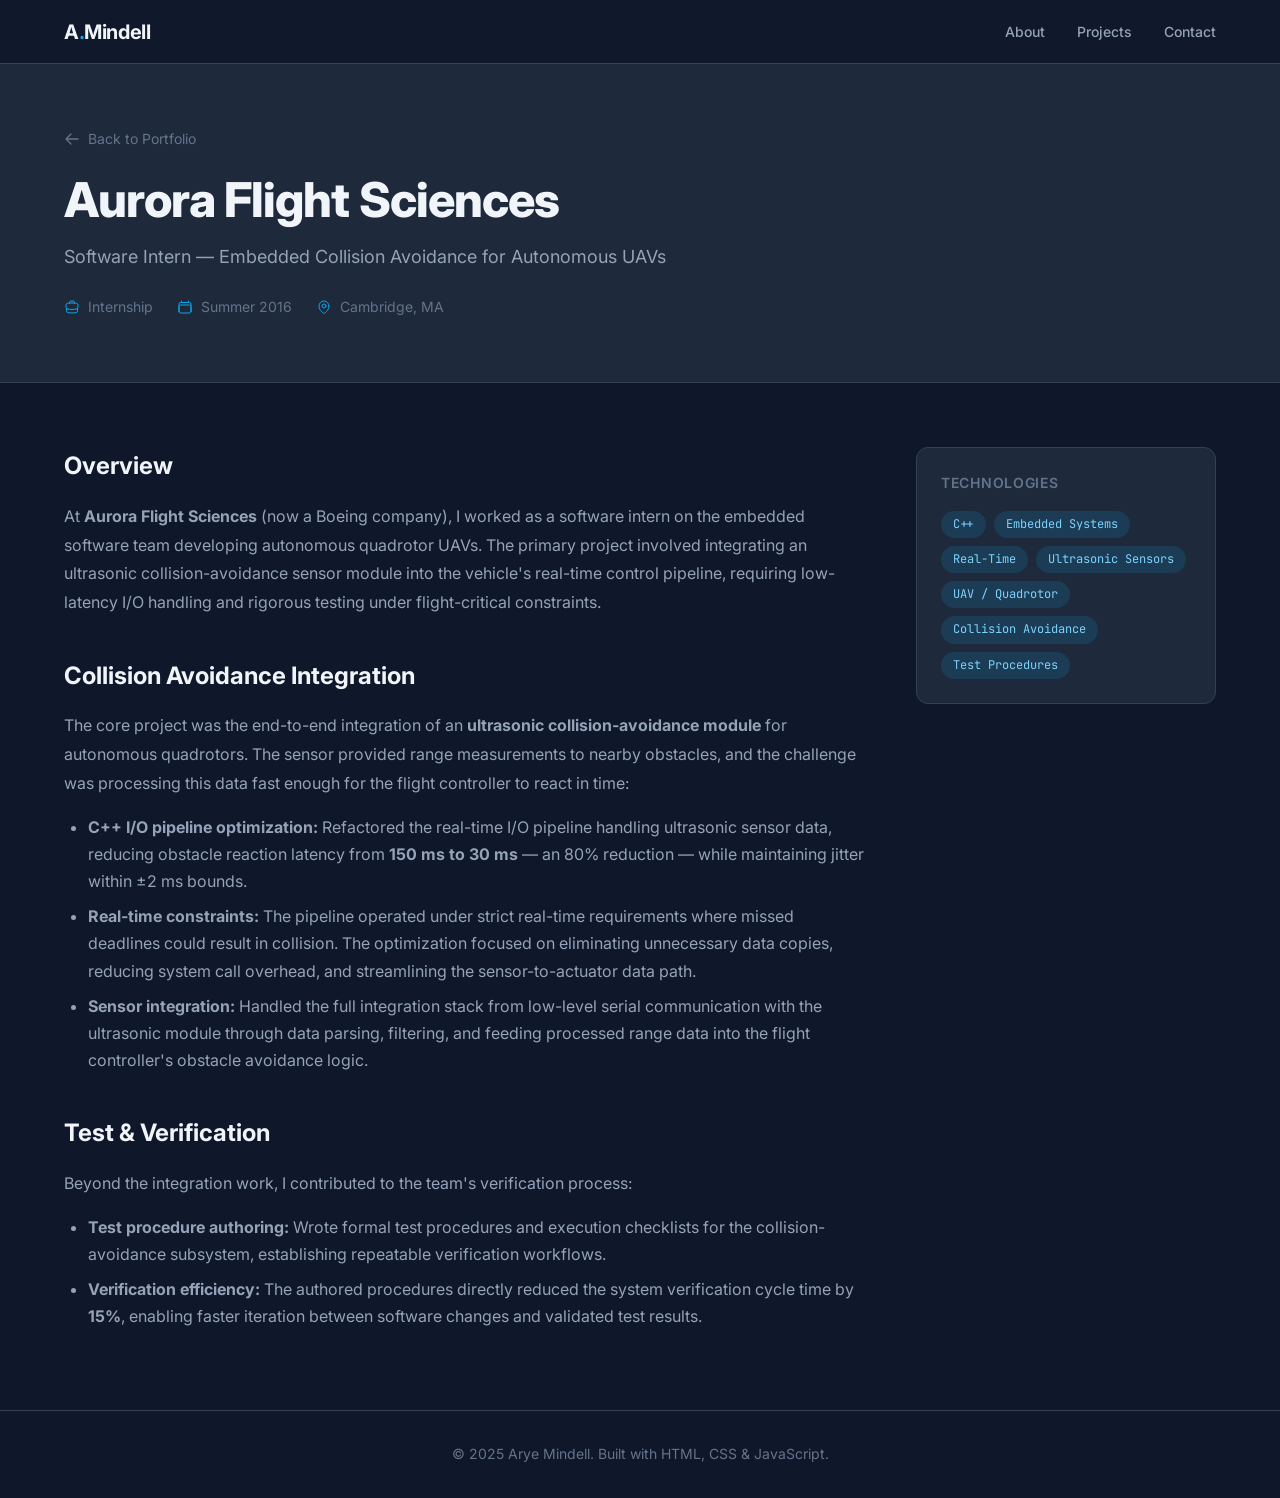
==== docs/projects/aurora-flight-sciences.html @ a56e4541 "Add Aurora Flight Sciences internship page Embedded C++ collision-avoidance integration for autonomo" ====
<!DOCTYPE html>
<html lang="en">
<head>
  <meta charset="UTF-8">
  <meta name="viewport" content="width=device-width, initial-scale=1.0">
  <title>Aurora Flight Sciences | Arye Mindell</title>
  <meta name="description" content="Software internship at Aurora Flight Sciences (Boeing): embedded C++ collision-avoidance integration for autonomous quadrotor UAVs with 80% latency reduction.">
  <meta property="og:title" content="Aurora Flight Sciences | Arye Mindell">
  <meta property="og:description" content="Embedded software for autonomous quadrotor UAVs — ultrasonic collision avoidance with real-time C++ I/O optimization.">
  <meta property="og:type" content="article">
  <link rel="icon" href="data:image/svg+xml,<svg xmlns='http://www.w3.org/2000/svg' viewBox='0 0 100 100'><text y='.9em' font-size='90'>%E2%9A%A1</text></svg>">
  <link rel="preconnect" href="https://fonts.googleapis.com">
  <link rel="preconnect" href="https://fonts.gstatic.com" crossorigin>
  <link href="https://fonts.googleapis.com/css2?family=Inter:wght@400;500;600;700;800&family=JetBrains+Mono:wght@400;500&display=swap" rel="stylesheet">
  <link rel="stylesheet" href="../css/style.css">
</head>
<body>

  <header class="header">
    <div class="container header__inner">
      <a href="../index.html" class="header__logo" aria-label="Home">A<span>.</span>Mindell</a>
      <button class="nav__toggle" aria-label="Toggle navigation" aria-expanded="false">
        <span></span><span></span><span></span>
      </button>
      <nav class="nav" aria-label="Main navigation">
        <ul class="nav__list">
          <li><a href="../index.html#about" class="nav__link">About</a></li>
          <li><a href="../index.html#projects" class="nav__link">Projects</a></li>
          <li><a href="../index.html#contact" class="nav__link">Contact</a></li>
        </ul>
      </nav>
    </div>
  </header>

  <section class="project-hero">
    <div class="container">
      <a href="../index.html#projects" class="project-hero__back">
        <svg xmlns="http://www.w3.org/2000/svg" fill="none" viewBox="0 0 24 24" stroke-width="2" stroke="currentColor" aria-hidden="true"><path stroke-linecap="round" stroke-linejoin="round" d="M10.5 19.5L3 12m0 0l7.5-7.5M3 12h18"/></svg>
        Back to Portfolio
      </a>
      <h1 class="project-hero__title fade-in">Aurora Flight Sciences</h1>
      <p class="project-hero__subtitle fade-in">Software Intern &mdash; Embedded Collision Avoidance for Autonomous UAVs</p>
      <div class="project-hero__meta fade-in">
        <div class="project-hero__meta-item">
          <svg xmlns="http://www.w3.org/2000/svg" fill="none" viewBox="0 0 24 24" stroke-width="1.5" stroke="currentColor" aria-hidden="true"><path stroke-linecap="round" stroke-linejoin="round" d="M20.25 14.15v4.25c0 1.094-.787 2.036-1.872 2.18-2.087.277-4.216.42-6.378.42s-4.291-.143-6.378-.42c-1.085-.144-1.872-1.086-1.872-2.18v-4.25m16.5 0a2.18 2.18 0 0 0 .75-1.661V8.706c0-1.081-.768-2.015-1.837-2.175a48.114 48.114 0 0 0-3.413-.387m4.5 8.006c-.194.165-.42.295-.673.38A23.978 23.978 0 0 1 12 15.75c-2.648 0-5.195-.429-7.577-1.22a2.016 2.016 0 0 1-.673-.38m0 0A2.18 2.18 0 0 1 3 12.489V8.706c0-1.081.768-2.015 1.837-2.175a48.111 48.111 0 0 1 3.413-.387m7.5 0V5.25A2.25 2.25 0 0 0 13.5 3h-3a2.25 2.25 0 0 0-2.25 2.25v.894m7.5 0a48.667 48.667 0 0 0-7.5 0"/></svg>
          Internship
        </div>
        <div class="project-hero__meta-item">
          <svg xmlns="http://www.w3.org/2000/svg" fill="none" viewBox="0 0 24 24" stroke-width="1.5" stroke="currentColor" aria-hidden="true"><path stroke-linecap="round" stroke-linejoin="round" d="M6.75 3v2.25M17.25 3v2.25M3 18.75V7.5a2.25 2.25 0 0 1 2.25-2.25h13.5A2.25 2.25 0 0 1 21 7.5v11.25m-18 0A2.25 2.25 0 0 0 5.25 21h13.5A2.25 2.25 0 0 0 21 18.75m-18 0v-7.5A2.25 2.25 0 0 1 5.25 9h13.5A2.25 2.25 0 0 1 21 11.25v7.5"/></svg>
          Summer 2016
        </div>
        <div class="project-hero__meta-item">
          <svg xmlns="http://www.w3.org/2000/svg" fill="none" viewBox="0 0 24 24" stroke-width="1.5" stroke="currentColor" aria-hidden="true"><path stroke-linecap="round" stroke-linejoin="round" d="M15 10.5a3 3 0 1 1-6 0 3 3 0 0 1 6 0Z"/><path stroke-linecap="round" stroke-linejoin="round" d="M19.5 10.5c0 7.142-7.5 11.25-7.5 11.25S4.5 17.642 4.5 10.5a7.5 7.5 0 1 1 15 0Z"/></svg>
          Cambridge, MA
        </div>
      </div>
    </div>
  </section>

  <section class="project-content">
    <div class="container">
      <div class="project-content__grid">
        <div class="project-content__main">

          <h2>Overview</h2>
          <p>At <strong>Aurora Flight Sciences</strong> (now a Boeing company), I worked as a software intern on the embedded software team developing autonomous quadrotor UAVs. The primary project involved integrating an ultrasonic collision-avoidance sensor module into the vehicle's real-time control pipeline, requiring low-latency I/O handling and rigorous testing under flight-critical constraints.</p>

          <h2>Collision Avoidance Integration</h2>
          <p>The core project was the end-to-end integration of an <strong>ultrasonic collision-avoidance module</strong> for autonomous quadrotors. The sensor provided range measurements to nearby obstacles, and the challenge was processing this data fast enough for the flight controller to react in time:</p>
          <ul>
            <li><strong>C++ I/O pipeline optimization:</strong> Refactored the real-time I/O pipeline handling ultrasonic sensor data, reducing obstacle reaction latency from <strong>150 ms to 30 ms</strong> &mdash; an 80% reduction &mdash; while maintaining jitter within &pm;2 ms bounds.</li>
            <li><strong>Real-time constraints:</strong> The pipeline operated under strict real-time requirements where missed deadlines could result in collision. The optimization focused on eliminating unnecessary data copies, reducing system call overhead, and streamlining the sensor-to-actuator data path.</li>
            <li><strong>Sensor integration:</strong> Handled the full integration stack from low-level serial communication with the ultrasonic module through data parsing, filtering, and feeding processed range data into the flight controller's obstacle avoidance logic.</li>
          </ul>

          <h2>Test &amp; Verification</h2>
          <p>Beyond the integration work, I contributed to the team's verification process:</p>
          <ul>
            <li><strong>Test procedure authoring:</strong> Wrote formal test procedures and execution checklists for the collision-avoidance subsystem, establishing repeatable verification workflows.</li>
            <li><strong>Verification efficiency:</strong> The authored procedures directly reduced the system verification cycle time by <strong>15%</strong>, enabling faster iteration between software changes and validated test results.</li>
          </ul>

        </div>

        <aside class="project-sidebar fade-in">
          <div class="sidebar-card">
            <h3 class="sidebar-card__title">Technologies</h3>
            <div class="sidebar-card__tags">
              <span class="tag">C++</span>
              <span class="tag">Embedded Systems</span>
              <span class="tag">Real-Time</span>
              <span class="tag">Ultrasonic Sensors</span>
              <span class="tag">UAV / Quadrotor</span>
              <span class="tag">Collision Avoidance</span>
              <span class="tag">Test Procedures</span>
            </div>
          </div>
        </aside>
      </div>
    </div>
  </section>

  <footer class="footer">
    <div class="container">
      <p class="footer__text">&copy; 2025 Arye Mindell. Built with HTML, CSS &amp; JavaScript.</p>
    </div>
  </footer>

  <script src="../js/main.js"></script>
</body>
</html>
---- docs/css/style.css ----
/* ============================================================
   Arye Mindell — Engineering Portfolio
   Design System & Styles
   ============================================================ */

/* --- CSS Custom Properties --- */
:root {
  /* Color palette */
  --color-bg-primary: #0f172a;
  --color-bg-secondary: #1e293b;
  --color-bg-card: #1e293b;
  --color-bg-card-hover: #263348;
  --color-surface: #f8fafc;
  --color-accent: #0ea5e9;
  --color-accent-hover: #38bdf8;
  --color-accent-subtle: rgba(14, 165, 233, 0.12);
  --color-text-primary: #f1f5f9;
  --color-text-secondary: #94a3b8;
  --color-text-muted: #64748b;
  --color-border: #334155;
  --color-border-hover: #475569;
  --color-tag-bg: rgba(14, 165, 233, 0.15);
  --color-tag-text: #7dd3fc;

  /* Typography */
  --font-sans: 'Inter', -apple-system, BlinkMacSystemFont, 'Segoe UI', Roboto, Oxygen, sans-serif;
  --font-mono: 'JetBrains Mono', 'Fira Code', 'Cascadia Code', monospace;

  /* Font sizes (modular scale ~1.25) */
  --text-xs: 0.75rem;
  --text-sm: 0.875rem;
  --text-base: 1rem;
  --text-lg: 1.125rem;
  --text-xl: 1.25rem;
  --text-2xl: 1.5rem;
  --text-3xl: 1.875rem;
  --text-4xl: 2.25rem;
  --text-5xl: 3rem;
  --text-6xl: 3.75rem;

  /* Spacing (4px base) */
  --space-1: 0.25rem;
  --space-2: 0.5rem;
  --space-3: 0.75rem;
  --space-4: 1rem;
  --space-5: 1.25rem;
  --space-6: 1.5rem;
  --space-8: 2rem;
  --space-10: 2.5rem;
  --space-12: 3rem;
  --space-16: 4rem;
  --space-20: 5rem;
  --space-24: 6rem;

  /* Layout */
  --max-width: 1200px;
  --header-height: 4rem;
  --border-radius: 0.5rem;
  --border-radius-lg: 0.75rem;
  --border-radius-full: 9999px;

  /* Shadows */
  --shadow-sm: 0 1px 2px rgba(0, 0, 0, 0.3);
  --shadow-md: 0 4px 6px -1px rgba(0, 0, 0, 0.3), 0 2px 4px -2px rgba(0, 0, 0, 0.3);
  --shadow-lg: 0 10px 15px -3px rgba(0, 0, 0, 0.3), 0 4px 6px -4px rgba(0, 0, 0, 0.3);
  --shadow-xl: 0 20px 25px -5px rgba(0, 0, 0, 0.3), 0 8px 10px -6px rgba(0, 0, 0, 0.3);

  /* Transitions */
  --transition-fast: 150ms ease;
  --transition-base: 250ms ease;
  --transition-slow: 350ms ease;
}

/* --- Reset & Base --- */
*,
*::before,
*::after {
  margin: 0;
  padding: 0;
  box-sizing: border-box;
}

html {
  scroll-behavior: smooth;
  -webkit-text-size-adjust: 100%;
}

body {
  font-family: var(--font-sans);
  font-size: var(--text-base);
  line-height: 1.6;
  color: var(--color-text-primary);
  background-color: var(--color-bg-primary);
  -webkit-font-smoothing: antialiased;
  -moz-osx-font-smoothing: grayscale;
}

img {
  max-width: 100%;
  height: auto;
  display: block;
}

a {
  color: var(--color-accent);
  text-decoration: none;
  transition: color var(--transition-fast);
}

a:hover {
  color: var(--color-accent-hover);
}

a:focus-visible {
  outline: 2px solid var(--color-accent);
  outline-offset: 2px;
  border-radius: 2px;
}

ul, ol {
  list-style: none;
}

button {
  cursor: pointer;
  border: none;
  background: none;
  font-family: inherit;
  font-size: inherit;
  color: inherit;
}

button:focus-visible {
  outline: 2px solid var(--color-accent);
  outline-offset: 2px;
}

/* --- Utility --- */
.container {
  width: 100%;
  max-width: var(--max-width);
  margin: 0 auto;
  padding: 0 var(--space-6);
}

.sr-only {
  position: absolute;
  width: 1px;
  height: 1px;
  padding: 0;
  margin: -1px;
  overflow: hidden;
  clip: rect(0, 0, 0, 0);
  white-space: nowrap;
  border: 0;
}

.section-label {
  font-family: var(--font-mono);
  font-size: var(--text-sm);
  color: var(--color-accent);
  text-transform: uppercase;
  letter-spacing: 0.1em;
  margin-bottom: var(--space-2);
}

.section-title {
  font-size: var(--text-3xl);
  font-weight: 700;
  margin-bottom: var(--space-6);
  line-height: 1.2;
}

/* --- Header / Navigation --- */
.header {
  position: fixed;
  top: 0;
  left: 0;
  right: 0;
  height: var(--header-height);
  z-index: 1000;
  background: rgba(15, 23, 42, 0.85);
  backdrop-filter: blur(12px);
  -webkit-backdrop-filter: blur(12px);
  border-bottom: 1px solid var(--color-border);
  transition: background var(--transition-base);
}

.header__inner {
  display: flex;
  align-items: center;
  justify-content: space-between;
  height: 100%;
}

.header__logo {
  font-weight: 700;
  font-size: var(--text-xl);
  color: var(--color-text-primary);
  text-decoration: none;
  letter-spacing: -0.02em;
}

.header__logo span {
  color: var(--color-accent);
}

.nav__list {
  display: flex;
  gap: var(--space-8);
  align-items: center;
}

.nav__link {
  color: var(--color-text-secondary);
  font-size: var(--text-sm);
  font-weight: 500;
  text-decoration: none;
  position: relative;
  padding: var(--space-1) 0;
  transition: color var(--transition-fast);
}

.nav__link::after {
  content: '';
  position: absolute;
  bottom: -2px;
  left: 0;
  width: 0;
  height: 2px;
  background: var(--color-accent);
  transition: width var(--transition-base);
}

.nav__link:hover,
.nav__link--active {
  color: var(--color-text-primary);
}

.nav__link:hover::after,
.nav__link--active::after {
  width: 100%;
}

/* Hamburger */
.nav__toggle {
  display: none;
  flex-direction: column;
  gap: 5px;
  padding: var(--space-2);
}

.nav__toggle span {
  display: block;
  width: 24px;
  height: 2px;
  background: var(--color-text-primary);
  transition: transform var(--transition-base), opacity var(--transition-fast);
}

.nav__toggle.active span:nth-child(1) {
  transform: translateY(7px) rotate(45deg);
}

.nav__toggle.active span:nth-child(2) {
  opacity: 0;
}

.nav__toggle.active span:nth-child(3) {
  transform: translateY(-7px) rotate(-45deg);
}

/* --- Hero --- */
.hero {
  min-height: 100vh;
  display: flex;
  align-items: center;
  justify-content: center;
  text-align: center;
  padding: var(--header-height) var(--space-6) var(--space-16);
  position: relative;
  overflow: hidden;
}

.hero::before {
  content: '';
  position: absolute;
  inset: 0;
  background:
    radial-gradient(ellipse 80% 60% at 50% 0%, rgba(14, 165, 233, 0.08) 0%, transparent 70%),
    radial-gradient(ellipse 60% 50% at 80% 100%, rgba(14, 165, 233, 0.05) 0%, transparent 60%);
  pointer-events: none;
}

.hero__content {
  position: relative;
  z-index: 1;
  max-width: 720px;
}

.hero__greeting {
  font-family: var(--font-mono);
  font-size: var(--text-sm);
  color: var(--color-accent);
  margin-bottom: var(--space-4);
  letter-spacing: 0.05em;
}

.hero__name {
  font-size: var(--text-5xl);
  font-weight: 800;
  line-height: 1.1;
  margin-bottom: var(--space-4);
  letter-spacing: -0.03em;
}

.hero__title {
  font-size: var(--text-2xl);
  color: var(--color-text-secondary);
  font-weight: 400;
  margin-bottom: var(--space-6);
}

.hero__tagline {
  font-size: var(--text-lg);
  color: var(--color-text-muted);
  max-width: 560px;
  margin: 0 auto var(--space-10);
  line-height: 1.7;
}

.hero__cta {
  display: inline-flex;
  align-items: center;
  gap: var(--space-2);
  padding: var(--space-3) var(--space-8);
  background: var(--color-accent);
  color: var(--color-bg-primary);
  font-weight: 600;
  font-size: var(--text-base);
  border-radius: var(--border-radius-full);
  transition: background var(--transition-fast), transform var(--transition-fast), box-shadow var(--transition-fast);
}

.hero__cta:hover {
  background: var(--color-accent-hover);
  color: var(--color-bg-primary);
  transform: translateY(-2px);
  box-shadow: 0 4px 20px rgba(14, 165, 233, 0.35);
}

.hero__cta svg {
  width: 18px;
  height: 18px;
  transition: transform var(--transition-fast);
}

.hero__cta:hover svg {
  transform: translateY(2px);
}

.hero__scroll-hint {
  position: absolute;
  bottom: var(--space-8);
  left: 50%;
  transform: translateX(-50%);
  color: var(--color-text-muted);
  font-size: var(--text-xs);
  animation: bounce 2s ease infinite;
}

@keyframes bounce {
  0%, 100% { transform: translateX(-50%) translateY(0); }
  50% { transform: translateX(-50%) translateY(8px); }
}

/* --- About --- */
.about {
  padding: var(--space-24) 0;
  background: var(--color-bg-secondary);
}

.about__grid {
  display: grid;
  grid-template-columns: 1fr;
  gap: var(--space-12);
}

.about__text p {
  color: var(--color-text-secondary);
  margin-bottom: var(--space-4);
  line-height: 1.8;
}

.about__text p:last-child {
  margin-bottom: 0;
}

.about__highlights {
  display: grid;
  grid-template-columns: repeat(2, 1fr);
  gap: var(--space-6);
}

.about__stat {
  padding: var(--space-6);
  background: var(--color-bg-primary);
  border-radius: var(--border-radius-lg);
  border: 1px solid var(--color-border);
}

.about__stat-value {
  font-size: var(--text-3xl);
  font-weight: 700;
  color: var(--color-accent);
  margin-bottom: var(--space-1);
}

.about__stat-label {
  font-size: var(--text-sm);
  color: var(--color-text-muted);
}

/* --- Projects Section --- */
.projects {
  padding: var(--space-24) 0;
}

.projects__grid {
  display: grid;
  grid-template-columns: repeat(1, 1fr);
  gap: var(--space-8);
}

.project-card {
  background: var(--color-bg-card);
  border: 1px solid var(--color-border);
  border-radius: var(--border-radius-lg);
  overflow: hidden;
  transition: transform var(--transition-base), box-shadow var(--transition-base), border-color var(--transition-base);
  display: flex;
  flex-direction: column;
}

.project-card:hover {
  transform: translateY(-4px);
  box-shadow: var(--shadow-xl);
  border-color: var(--color-border-hover);
}

.project-card__image {
  width: 100%;
  aspect-ratio: 16 / 9;
  object-fit: cover;
  background: var(--color-bg-primary);
}

.project-card__image--placeholder {
  display: flex;
  align-items: center;
  justify-content: center;
  aspect-ratio: 16 / 9;
  background: linear-gradient(135deg, var(--color-bg-primary) 0%, var(--color-bg-secondary) 100%);
  color: var(--color-text-muted);
  font-size: var(--text-3xl);
}

.project-card__body {
  padding: var(--space-6);
  flex: 1;
  display: flex;
  flex-direction: column;
}

.project-card__title {
  font-size: var(--text-xl);
  font-weight: 700;
  margin-bottom: var(--space-2);
  line-height: 1.3;
}

.project-card__desc {
  color: var(--color-text-secondary);
  font-size: var(--text-sm);
  margin-bottom: var(--space-4);
  line-height: 1.6;
  flex: 1;
}

.project-card__tags {
  display: flex;
  flex-wrap: wrap;
  gap: var(--space-2);
  margin-bottom: var(--space-4);
}

.tag {
  display: inline-block;
  padding: var(--space-1) var(--space-3);
  background: var(--color-tag-bg);
  color: var(--color-tag-text);
  font-family: var(--font-mono);
  font-size: var(--text-xs);
  border-radius: var(--border-radius-full);
  white-space: nowrap;
}

.project-card__link {
  display: inline-flex;
  align-items: center;
  gap: var(--space-2);
  font-weight: 600;
  font-size: var(--text-sm);
  color: var(--color-accent);
  transition: gap var(--transition-fast);
}

.project-card__link:hover {
  gap: var(--space-3);
}

.project-card__link svg {
  width: 16px;
  height: 16px;
}

/* --- Contact --- */
.contact {
  padding: var(--space-24) 0;
  background: var(--color-bg-secondary);
  text-align: center;
}

.contact__links {
  display: flex;
  justify-content: center;
  gap: var(--space-8);
  flex-wrap: wrap;
  margin-top: var(--space-8);
}

.contact__link {
  display: inline-flex;
  align-items: center;
  gap: var(--space-3);
  padding: var(--space-4) var(--space-8);
  border: 1px solid var(--color-border);
  border-radius: var(--border-radius-lg);
  color: var(--color-text-secondary);
  font-weight: 500;
  transition: border-color var(--transition-fast), color var(--transition-fast), background var(--transition-fast);
}

.contact__link:hover {
  border-color: var(--color-accent);
  color: var(--color-accent);
  background: var(--color-accent-subtle);
}

.contact__link svg {
  width: 20px;
  height: 20px;
}

/* --- Footer --- */
.footer {
  padding: var(--space-8) 0;
  border-top: 1px solid var(--color-border);
  text-align: center;
}

.footer__text {
  font-size: var(--text-sm);
  color: var(--color-text-muted);
}

/* --- Project Detail Page --- */
.project-hero {
  padding: calc(var(--header-height) + var(--space-16)) 0 var(--space-16);
  background: var(--color-bg-secondary);
  border-bottom: 1px solid var(--color-border);
}

.project-hero__back {
  display: inline-flex;
  align-items: center;
  gap: var(--space-2);
  color: var(--color-text-muted);
  font-size: var(--text-sm);
  margin-bottom: var(--space-6);
  transition: color var(--transition-fast);
}

.project-hero__back:hover {
  color: var(--color-accent);
}

.project-hero__back svg {
  width: 16px;
  height: 16px;
}

.project-hero__title {
  font-size: var(--text-4xl);
  font-weight: 800;
  line-height: 1.1;
  margin-bottom: var(--space-4);
  letter-spacing: -0.02em;
}

.project-hero__subtitle {
  font-size: var(--text-lg);
  color: var(--color-text-secondary);
  max-width: 720px;
  margin-bottom: var(--space-6);
}

.project-hero__meta {
  display: flex;
  flex-wrap: wrap;
  gap: var(--space-6);
  font-size: var(--text-sm);
  color: var(--color-text-muted);
}

.project-hero__meta-item {
  display: flex;
  align-items: center;
  gap: var(--space-2);
}

.project-hero__meta-item svg {
  width: 16px;
  height: 16px;
  color: var(--color-accent);
}

/* Project Content */
.project-content {
  padding: var(--space-16) 0;
}

.project-content__grid {
  display: grid;
  grid-template-columns: 1fr;
  gap: var(--space-12);
}

.project-content__main h2 {
  font-size: var(--text-2xl);
  font-weight: 700;
  margin-bottom: var(--space-4);
  margin-top: var(--space-10);
}

.project-content__main h2:first-child {
  margin-top: 0;
}

.project-content__main p {
  color: var(--color-text-secondary);
  margin-bottom: var(--space-4);
  line-height: 1.8;
}

.project-content__main ul {
  color: var(--color-text-secondary);
  margin-bottom: var(--space-4);
  padding-left: var(--space-6);
  list-style: disc;
}

.project-content__main ul li {
  margin-bottom: var(--space-2);
  line-height: 1.7;
}

.project-content__main img {
  border-radius: var(--border-radius-lg);
  border: 1px solid var(--color-border);
  margin: var(--space-6) 0;
}

/* Project Sidebar */
.project-sidebar {
  display: flex;
  flex-direction: column;
  gap: var(--space-6);
}

.sidebar-card {
  padding: var(--space-6);
  background: var(--color-bg-secondary);
  border: 1px solid var(--color-border);
  border-radius: var(--border-radius-lg);
}

.sidebar-card__title {
  font-size: var(--text-sm);
  font-weight: 600;
  text-transform: uppercase;
  letter-spacing: 0.05em;
  color: var(--color-text-muted);
  margin-bottom: var(--space-4);
}

.sidebar-card__tags {
  display: flex;
  flex-wrap: wrap;
  gap: var(--space-2);
}

.sidebar-card__links {
  display: flex;
  flex-direction: column;
  gap: var(--space-3);
}

.sidebar-card__link {
  display: inline-flex;
  align-items: center;
  gap: var(--space-2);
  color: var(--color-text-secondary);
  font-size: var(--text-sm);
  transition: color var(--transition-fast);
}

.sidebar-card__link:hover {
  color: var(--color-accent);
}

.sidebar-card__link svg {
  width: 16px;
  height: 16px;
  flex-shrink: 0;
}

/* Image Gallery */
.gallery {
  display: grid;
  grid-template-columns: 1fr;
  gap: var(--space-6);
  margin: var(--space-8) 0;
}

.gallery__item {
  border-radius: var(--border-radius-lg);
  overflow: hidden;
  border: 1px solid var(--color-border);
}

.gallery__item img {
  width: 100%;
  aspect-ratio: 16 / 10;
  object-fit: cover;
  border-radius: 0;
  border: none;
  margin: 0;
  cursor: zoom-in;
  transition: transform var(--transition-slow);
}

/* Lightbox */
.lightbox {
  position: fixed;
  inset: 0;
  z-index: 9999;
  display: flex;
  align-items: center;
  justify-content: center;
  background: rgba(0, 0, 0, 0.85);
  opacity: 0;
  visibility: hidden;
  transition: opacity 0.25s, visibility 0.25s;
  cursor: zoom-out;
}

.lightbox.active {
  opacity: 1;
  visibility: visible;
}

.lightbox img {
  max-width: 92vw;
  max-height: 90vh;
  object-fit: contain;
  border-radius: var(--border-radius-lg);
  box-shadow: 0 8px 40px rgba(0, 0, 0, 0.5);
  transform: scale(0.95);
  transition: transform 0.25s;
}

.lightbox.active img {
  transform: scale(1);
}

.lightbox__close {
  position: absolute;
  top: 1rem;
  right: 1.5rem;
  background: none;
  border: none;
  color: #fff;
  font-size: 2rem;
  cursor: pointer;
  line-height: 1;
  padding: 0.5rem;
  opacity: 0.7;
  transition: opacity 0.2s;
}

.lightbox__close:hover {
  opacity: 1;
}

.gallery__item:hover img {
  transform: scale(1.02);
}

.gallery__caption {
  padding: var(--space-3) var(--space-4);
  background: var(--color-bg-card);
  font-size: var(--text-sm);
  color: var(--color-text-secondary);
}

/* --- Animations --- */
.fade-in {
  opacity: 0;
  transform: translateY(20px);
  transition: opacity 0.6s ease, transform 0.6s ease;
}

.fade-in.visible {
  opacity: 1;
  transform: translateY(0);
}

/* --- Responsive --- */

/* 640px+ */
@media (min-width: 640px) {
  .projects__grid {
    grid-template-columns: repeat(2, 1fr);
  }

  .gallery {
    grid-template-columns: repeat(2, 1fr);
  }
}

/* 768px+ */
@media (min-width: 768px) {
  .hero__name {
    font-size: var(--text-6xl);
  }

  .about__grid {
    grid-template-columns: 1fr 1fr;
  }

  .section-title {
    font-size: var(--text-4xl);
  }

  .project-content__grid {
    grid-template-columns: 1fr 300px;
  }

  .project-hero__title {
    font-size: var(--text-5xl);
  }
}

/* 1024px+ */
@media (min-width: 1024px) {
  .projects__grid {
    grid-template-columns: repeat(3, 1fr);
  }
}

/* Mobile nav */
@media (max-width: 767px) {
  .nav__toggle {
    display: flex;
  }

  .nav {
    position: fixed;
    top: var(--header-height);
    left: 0;
    right: 0;
    bottom: 0;
    background: rgba(15, 23, 42, 0.97);
    backdrop-filter: blur(12px);
    -webkit-backdrop-filter: blur(12px);
    display: flex;
    align-items: center;
    justify-content: center;
    opacity: 0;
    visibility: hidden;
    transition: opacity var(--transition-base), visibility var(--transition-base);
  }

  .nav.active {
    opacity: 1;
    visibility: visible;
  }

  .nav__list {
    flex-direction: column;
    gap: var(--space-8);
    text-align: center;
  }

  .nav__link {
    font-size: var(--text-2xl);
  }
}
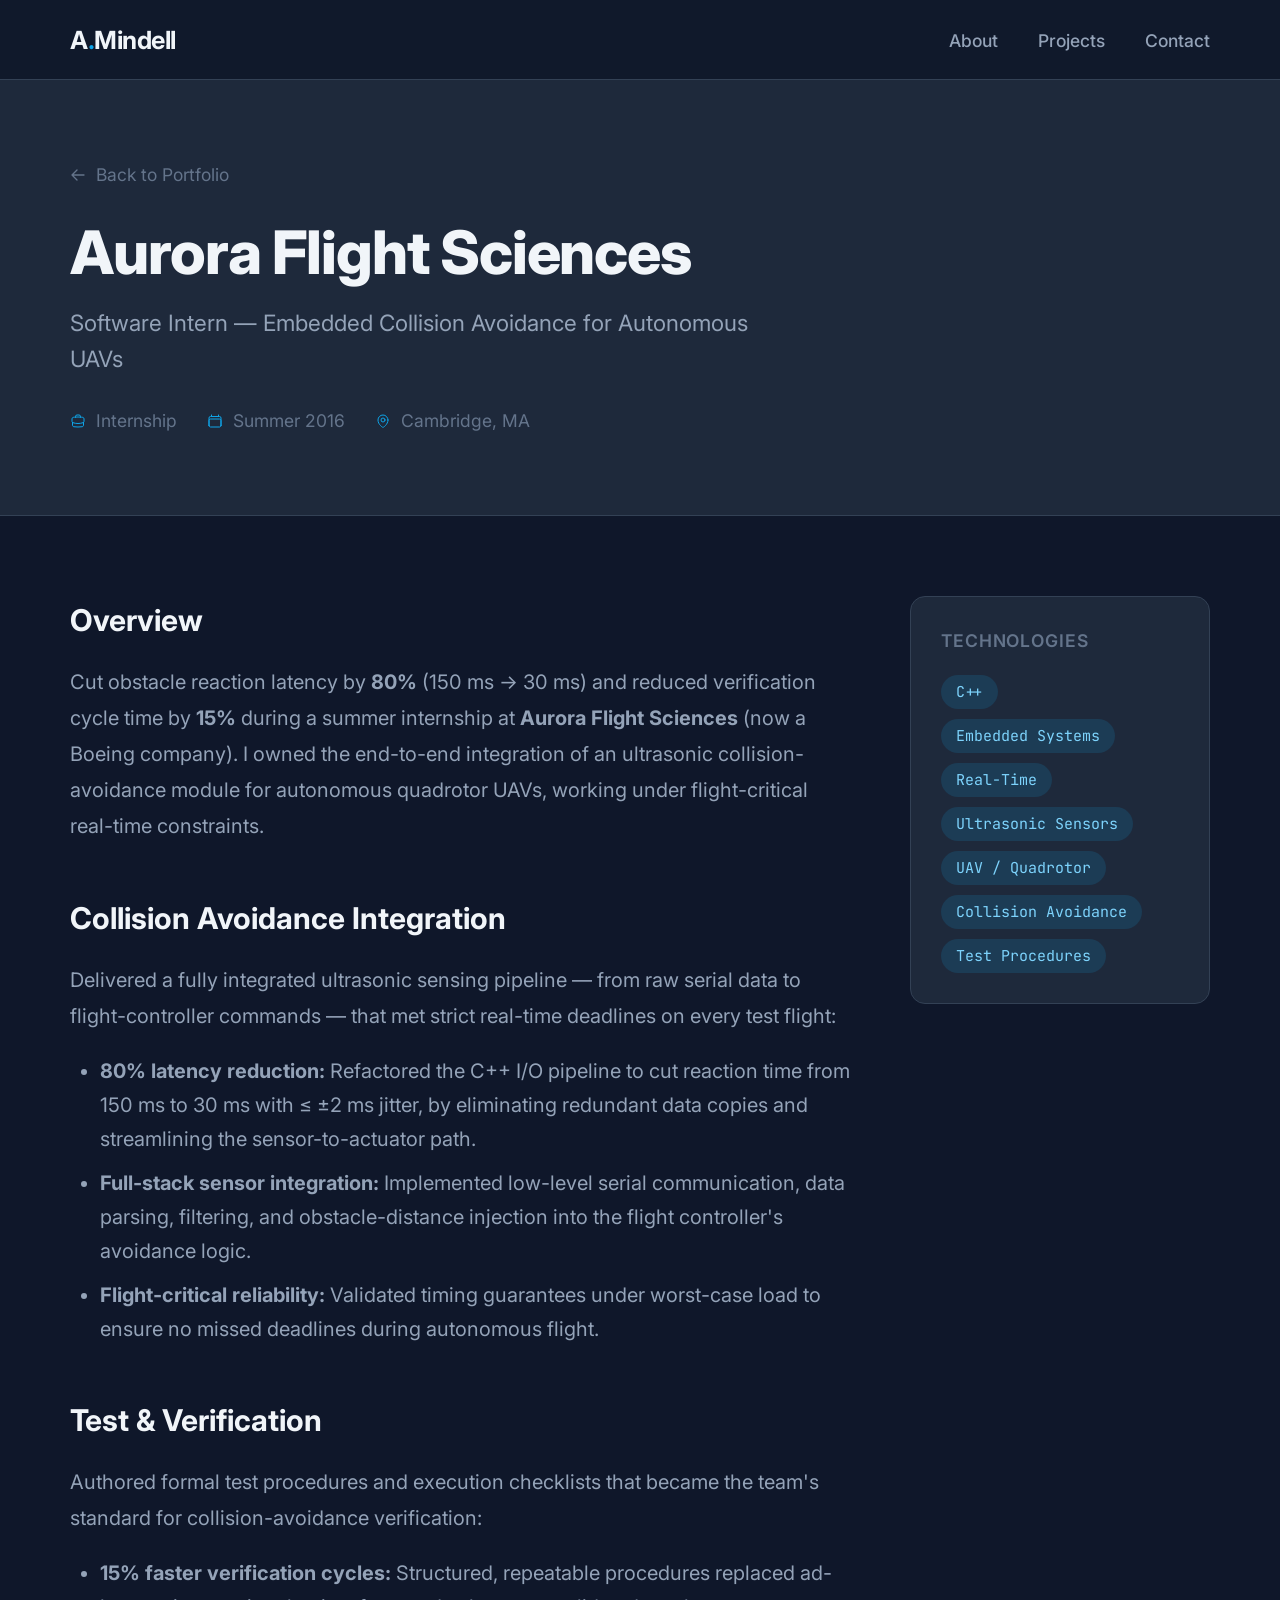
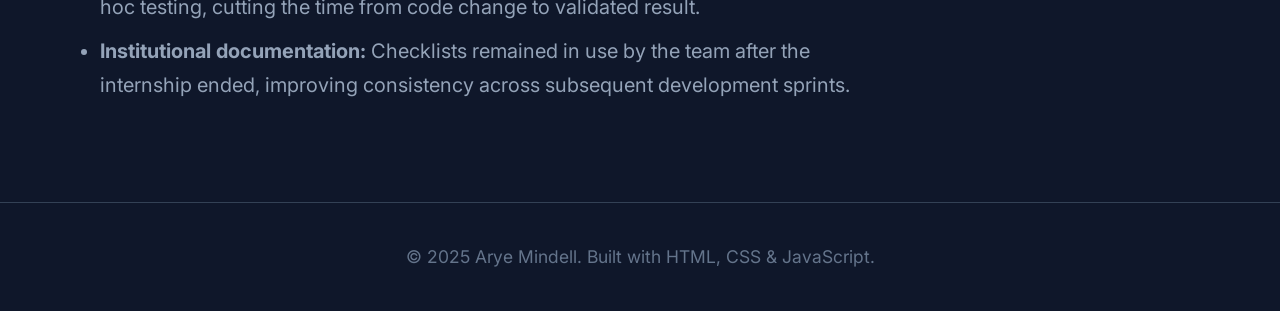
==== commit 3303da59: "Rewrite all project pages in outcomes-first portfolio format Follow MIT MechE portfolio guide: lead " ====
--- a/docs/projects/aurora-flight-sciences.html
+++ b/docs/projects/aurora-flight-sciences.html
@@ -63,21 +63,21 @@
         <div class="project-content__main">
 
           <h2>Overview</h2>
-          <p>At <strong>Aurora Flight Sciences</strong> (now a Boeing company), I worked as a software intern on the embedded software team developing autonomous quadrotor UAVs. The primary project involved integrating an ultrasonic collision-avoidance sensor module into the vehicle's real-time control pipeline, requiring low-latency I/O handling and rigorous testing under flight-critical constraints.</p>
+          <p>Cut obstacle reaction latency by <strong>80%</strong> (150 ms &rarr; 30 ms) and reduced verification cycle time by <strong>15%</strong> during a summer internship at <strong>Aurora Flight Sciences</strong> (now a Boeing company). I owned the end-to-end integration of an ultrasonic collision-avoidance module for autonomous quadrotor UAVs, working under flight-critical real-time constraints.</p>
 
           <h2>Collision Avoidance Integration</h2>
-          <p>The core project was the end-to-end integration of an <strong>ultrasonic collision-avoidance module</strong> for autonomous quadrotors. The sensor provided range measurements to nearby obstacles, and the challenge was processing this data fast enough for the flight controller to react in time:</p>
+          <p>Delivered a fully integrated ultrasonic sensing pipeline &mdash; from raw serial data to flight-controller commands &mdash; that met strict real-time deadlines on every test flight:</p>
           <ul>
-            <li><strong>C++ I/O pipeline optimization:</strong> Refactored the real-time I/O pipeline handling ultrasonic sensor data, reducing obstacle reaction latency from <strong>150 ms to 30 ms</strong> &mdash; an 80% reduction &mdash; while maintaining jitter within &pm;2 ms bounds.</li>
-            <li><strong>Real-time constraints:</strong> The pipeline operated under strict real-time requirements where missed deadlines could result in collision. The optimization focused on eliminating unnecessary data copies, reducing system call overhead, and streamlining the sensor-to-actuator data path.</li>
-            <li><strong>Sensor integration:</strong> Handled the full integration stack from low-level serial communication with the ultrasonic module through data parsing, filtering, and feeding processed range data into the flight controller's obstacle avoidance logic.</li>
+            <li><strong>80% latency reduction:</strong> Refactored the C++ I/O pipeline to cut reaction time from 150 ms to 30 ms with &le; &pm;2 ms jitter, by eliminating redundant data copies and streamlining the sensor-to-actuator path.</li>
+            <li><strong>Full-stack sensor integration:</strong> Implemented low-level serial communication, data parsing, filtering, and obstacle-distance injection into the flight controller's avoidance logic.</li>
+            <li><strong>Flight-critical reliability:</strong> Validated timing guarantees under worst-case load to ensure no missed deadlines during autonomous flight.</li>
           </ul>
 
           <h2>Test &amp; Verification</h2>
-          <p>Beyond the integration work, I contributed to the team's verification process:</p>
+          <p>Authored formal test procedures and execution checklists that became the team's standard for collision-avoidance verification:</p>
           <ul>
-            <li><strong>Test procedure authoring:</strong> Wrote formal test procedures and execution checklists for the collision-avoidance subsystem, establishing repeatable verification workflows.</li>
-            <li><strong>Verification efficiency:</strong> The authored procedures directly reduced the system verification cycle time by <strong>15%</strong>, enabling faster iteration between software changes and validated test results.</li>
+            <li><strong>15% faster verification cycles:</strong> Structured, repeatable procedures replaced ad-hoc testing, cutting the time from code change to validated result.</li>
+            <li><strong>Institutional documentation:</strong> Checklists remained in use by the team after the internship ended, improving consistency across subsequent development sprints.</li>
           </ul>
 
         </div>
--- a/docs/css/style.css
+++ b/docs/css/style.css
@@ -81,6 +81,7 @@
 }
 
 html {
+  font-size: 125%;
   scroll-behavior: smooth;
   -webkit-text-size-adjust: 100%;
 }
@@ -282,19 +283,82 @@
   overflow: hidden;
 }
 
+.hero::after {
+  content: '';
+  position: absolute;
+  top: 0;
+  left: 0;
+  width: 200%;
+  height: 100%;
+  background: url('../assets/images/hero-collage.jpg') repeat-x left top / auto 100%;
+  animation: hero-scroll 45s linear infinite;
+  z-index: 0;
+}
+
+@keyframes hero-scroll {
+  from { transform: translateX(0); }
+  to   { transform: translateX(-50%); }
+}
+
 .hero::before {
   content: '';
   position: absolute;
   inset: 0;
-  background:
-    radial-gradient(ellipse 80% 60% at 50% 0%, rgba(14, 165, 233, 0.08) 0%, transparent 70%),
-    radial-gradient(ellipse 60% 50% at 80% 100%, rgba(14, 165, 233, 0.05) 0%, transparent 60%);
+  background: rgba(15, 23, 42, 0.88);
   pointer-events: none;
+  z-index: 1;
+}
+
+.hero__card {
+  position: relative;
+  z-index: 2;
+  display: flex;
+  align-items: stretch;
+  gap: 0;
+  background: rgba(15, 23, 42, 0.94);
+  border: 1px solid var(--color-border);
+  border-radius: 1.25rem;
+  overflow: hidden;
+  max-width: 1200px;
+  width: 90%;
+  backdrop-filter: blur(16px);
+  box-shadow: 0 12px 48px rgba(0, 0, 0, 0.5);
+}
+
+.hero__photo {
+  width: 320px;
+  min-height: 100%;
+  object-fit: cover;
+  object-position: center 20%;
+  flex-shrink: 0;
+}
+
+.hero__card-text {
+  text-align: left;
+  padding: var(--space-10);
+  display: flex;
+  flex-direction: column;
+  justify-content: center;
+}
+
+@media (max-width: 768px) {
+  .hero__card {
+    flex-direction: column;
+  }
+  .hero__card-text {
+    text-align: center;
+    padding: var(--space-8);
+  }
+  .hero__photo {
+    width: 100%;
+    height: 300px;
+    min-height: auto;
+  }
 }
 
 .hero__content {
   position: relative;
-  z-index: 1;
+  z-index: 2;
   max-width: 720px;
 }
 
@@ -324,9 +388,13 @@
 .hero__tagline {
   font-size: var(--text-lg);
   color: var(--color-text-muted);
-  max-width: 560px;
-  margin: 0 auto var(--space-10);
+  margin: 0 0 var(--space-8);
   line-height: 1.7;
+}
+
+.hero__tagline strong {
+  color: var(--color-accent);
+  font-weight: 600;
 }
 
 .hero__cta {
@@ -367,6 +435,7 @@
   color: var(--color-text-muted);
   font-size: var(--text-xs);
   animation: bounce 2s ease infinite;
+  z-index: 2;
 }
 
 @keyframes bounce {
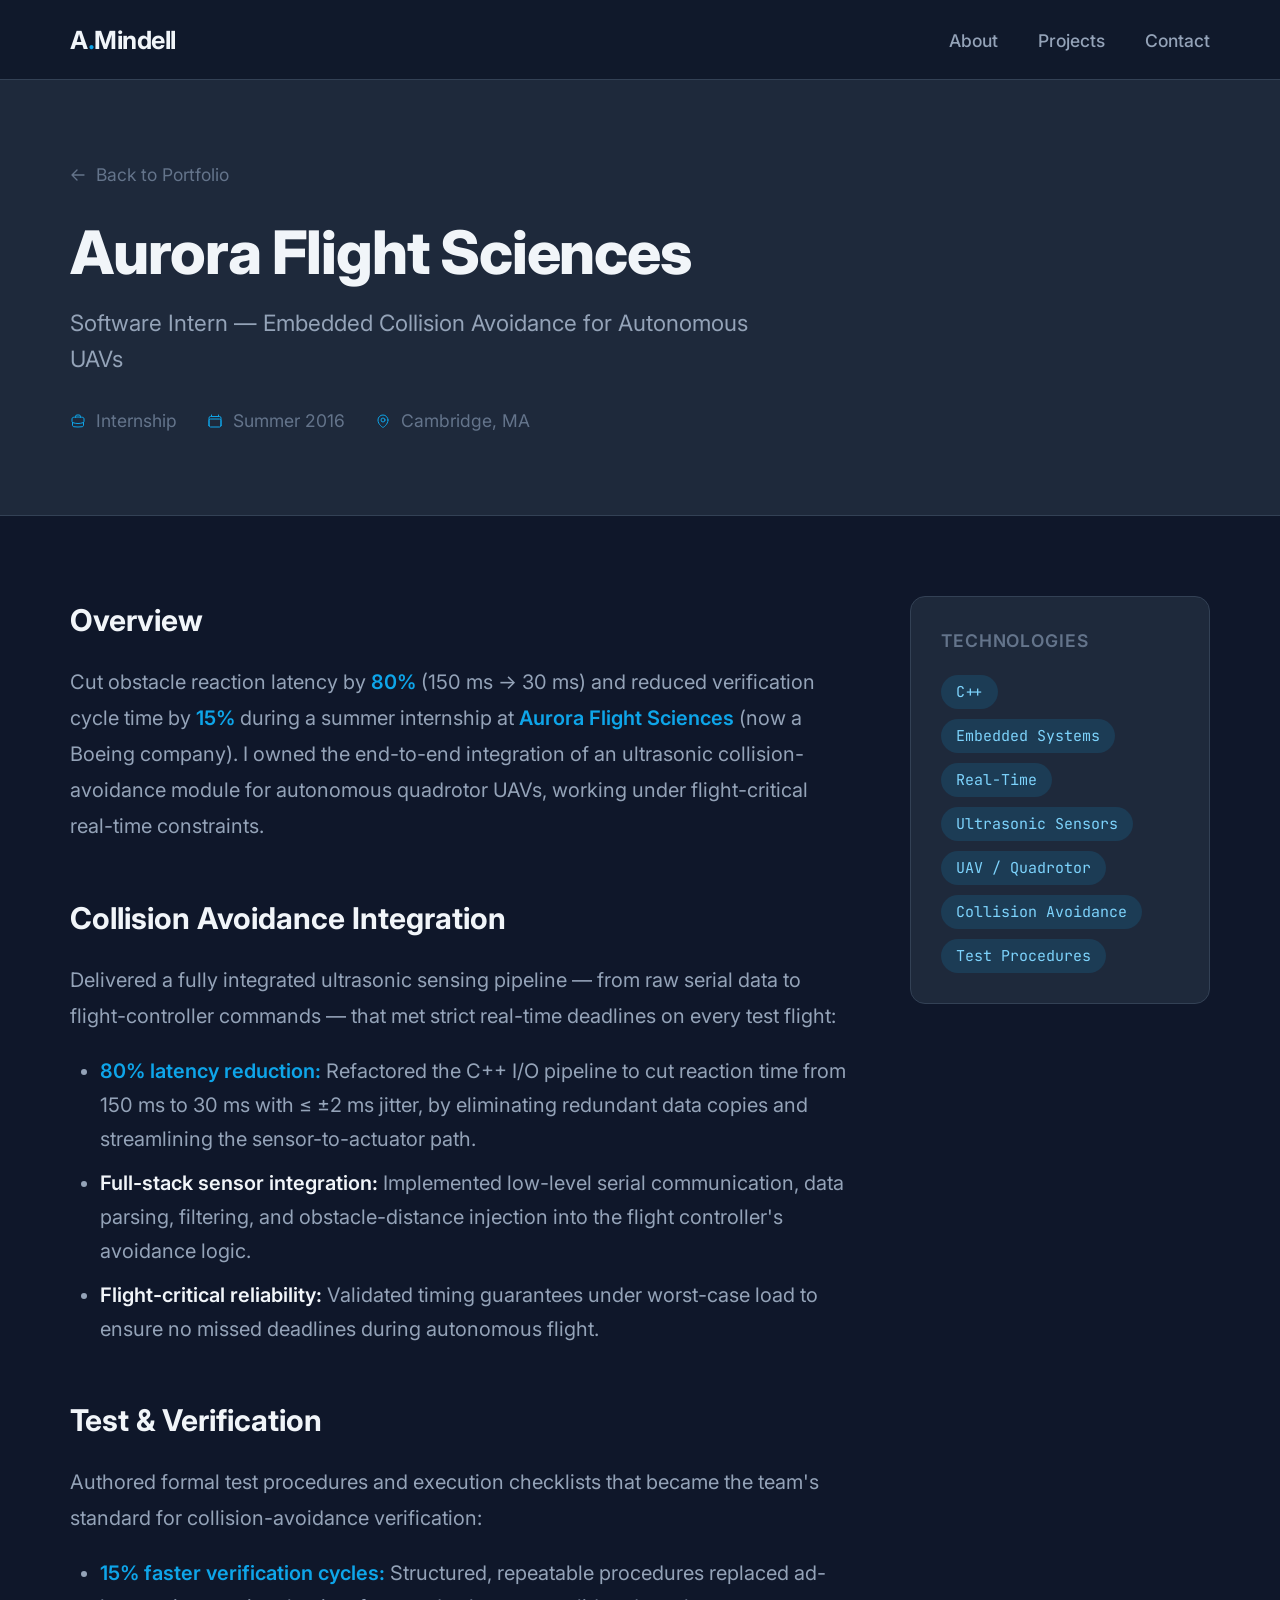
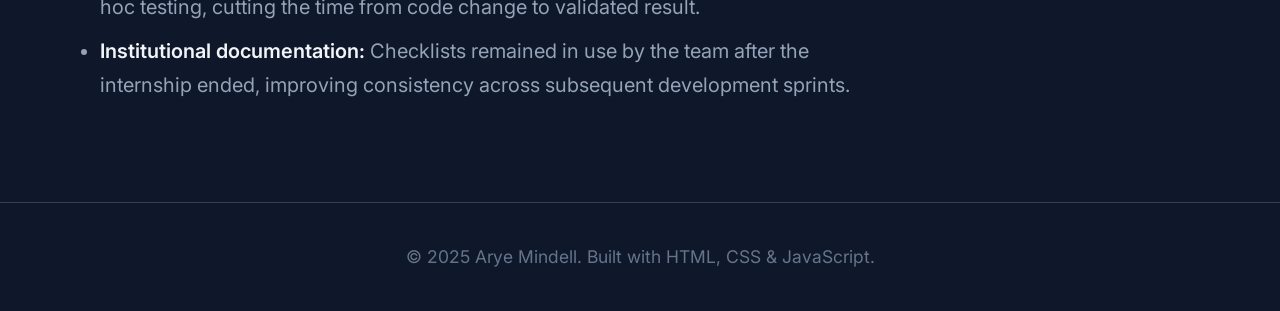
==== commit 0c28bb58: "Differentiate blue highlights from regular bold, fix wildfire claims Use <strong> (accent blue) only" ====
--- a/docs/projects/aurora-flight-sciences.html
+++ b/docs/projects/aurora-flight-sciences.html
@@ -69,15 +69,15 @@
           <p>Delivered a fully integrated ultrasonic sensing pipeline &mdash; from raw serial data to flight-controller commands &mdash; that met strict real-time deadlines on every test flight:</p>
           <ul>
             <li><strong>80% latency reduction:</strong> Refactored the C++ I/O pipeline to cut reaction time from 150 ms to 30 ms with &le; &pm;2 ms jitter, by eliminating redundant data copies and streamlining the sensor-to-actuator path.</li>
-            <li><strong>Full-stack sensor integration:</strong> Implemented low-level serial communication, data parsing, filtering, and obstacle-distance injection into the flight controller's avoidance logic.</li>
-            <li><strong>Flight-critical reliability:</strong> Validated timing guarantees under worst-case load to ensure no missed deadlines during autonomous flight.</li>
+            <li><b>Full-stack sensor integration:</b> Implemented low-level serial communication, data parsing, filtering, and obstacle-distance injection into the flight controller's avoidance logic.</li>
+            <li><b>Flight-critical reliability:</b> Validated timing guarantees under worst-case load to ensure no missed deadlines during autonomous flight.</li>
           </ul>
 
           <h2>Test &amp; Verification</h2>
           <p>Authored formal test procedures and execution checklists that became the team's standard for collision-avoidance verification:</p>
           <ul>
             <li><strong>15% faster verification cycles:</strong> Structured, repeatable procedures replaced ad-hoc testing, cutting the time from code change to validated result.</li>
-            <li><strong>Institutional documentation:</strong> Checklists remained in use by the team after the internship ended, improving consistency across subsequent development sprints.</li>
+            <li><b>Institutional documentation:</b> Checklists remained in use by the team after the internship ended, improving consistency across subsequent development sprints.</li>
           </ul>
 
         </div>
--- a/docs/css/style.css
+++ b/docs/css/style.css
@@ -744,6 +744,16 @@
   line-height: 1.7;
 }
 
+.project-content__main strong {
+  color: var(--color-accent);
+  font-weight: 600;
+}
+
+.project-content__main b {
+  color: var(--color-text-primary);
+  font-weight: 600;
+}
+
 .project-content__main img {
   border-radius: var(--border-radius-lg);
   border: 1px solid var(--color-border);
